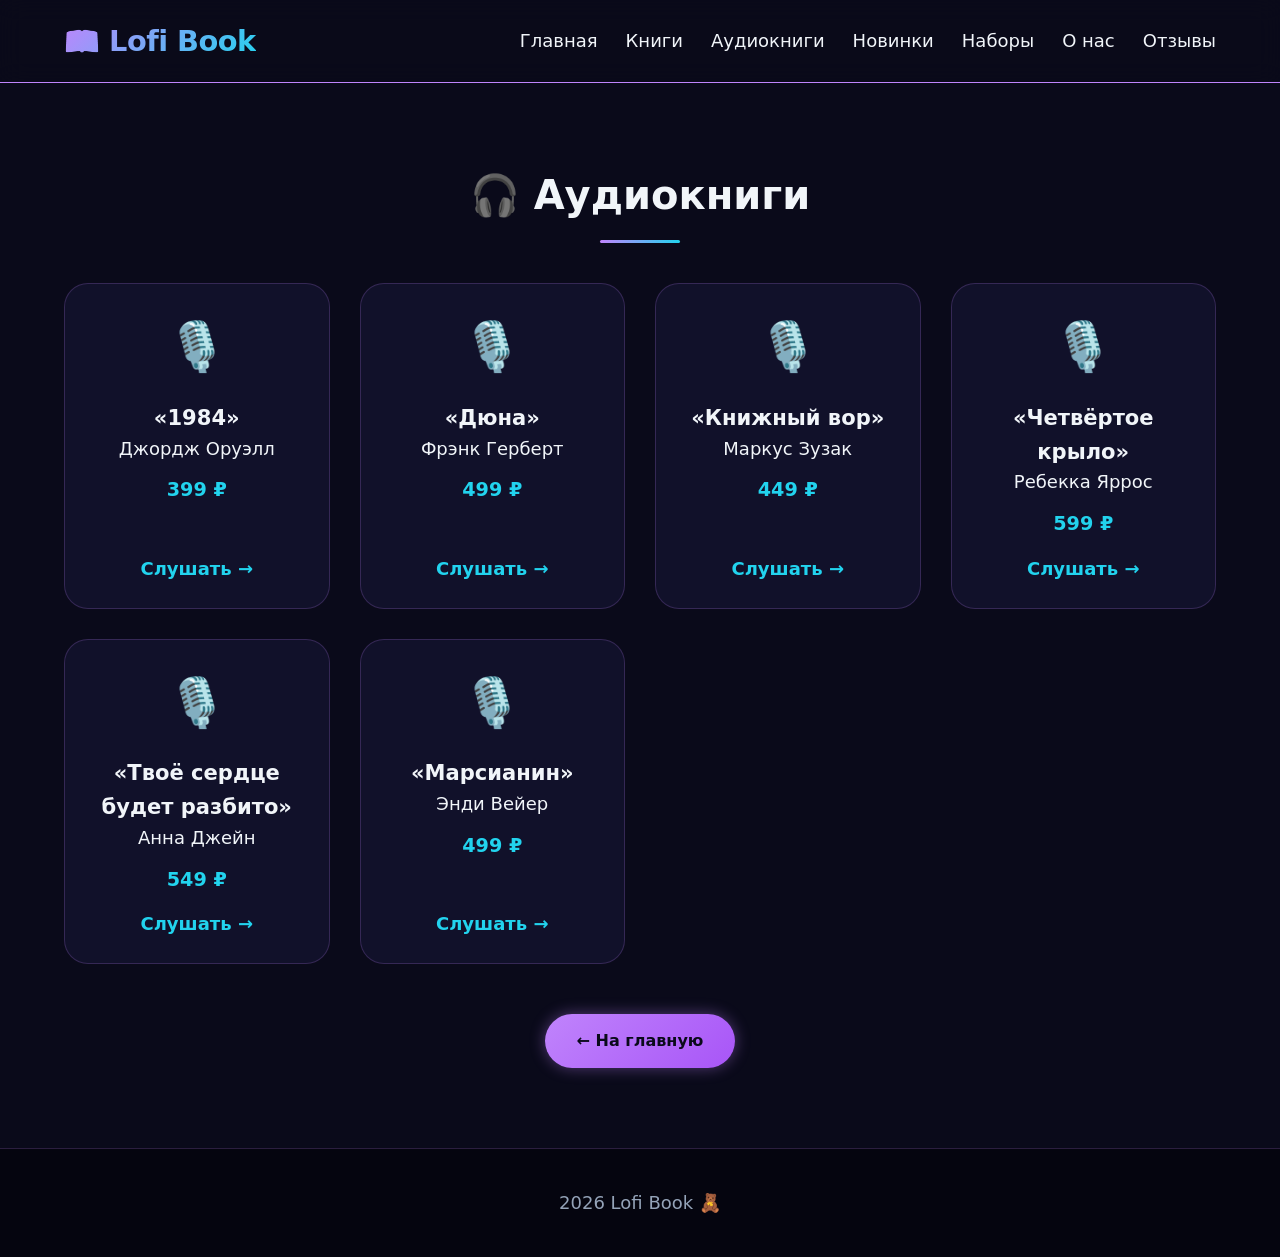
==== audiobooks.html @ 559cf568 "init: lofi book website - full source" ====
<!DOCTYPE html>
<html lang="ru">
<head>
    <meta charset="UTF-8">
    <meta name="viewport" content="width=device-width, initial-scale=1.0">
    <title>Аудиокниги — Lofi Book</title>
    <link rel="stylesheet" href="style.css">
</head>
<body>

    <header class="header">
        <div class="container header__container">
            <div class="logo">📖 Lofi Book</div>
            <nav class="nav">
                <a href="index.html" class="nav__link">Главная</a>
                <a href="books.html" class="nav__link">Книги</a>
                <a href="audiobooks.html" class="nav__link">Аудиокниги</a>
                <a href="new.html" class="nav__link">Новинки</a>
                <a href="sets.html" class="nav__link">Наборы</a>
                <a href="about.html" class="nav__link">О нас</a>
                <a href="reviews.html" class="nav__link">Отзывы</a>
            </nav>
        </div>
    </header>

    <main class="catalog">
        <div class="container">
            <h1 class="section-title">🎧 Аудиокниги</h1>
            <div class="catalog__grid">
                
                <div class="catalog__card">
                    <div class="catalog__icon">🎙️</div>
                    <h3>«1984»</h3>
                    <p>Джордж Оруэлл</p>
                    <span class="price">399 ₽</span>
                    <a href="#" class="card__link">Слушать →</a>
                </div>

                <div class="catalog__card">
                    <div class="catalog__icon">🎙️</div>
                    <h3>«Дюна»</h3>
                    <p>Фрэнк Герберт</p>
                    <span class="price">499 ₽</span>
                    <a href="#" class="card__link">Слушать →</a>
                </div>

                <div class="catalog__card">
                    <div class="catalog__icon">🎙️</div>
                    <h3>«Книжный вор»</h3>
                    <p>Маркус Зузак</p>
                    <span class="price">449 ₽</span>
                    <a href="#" class="card__link">Слушать →</a>
                </div>

                <div class="catalog__card">
                    <div class="catalog__icon">🎙️</div>
                    <h3>«Четвёртое крыло»</h3>
                    <p>Ребекка Яррос</p>
                    <span class="price">599 ₽</span>
                    <a href="#" class="card__link">Слушать →</a>
                </div>

                <div class="catalog__card">
                    <div class="catalog__icon">🎙️</div>
                    <h3>«Твоё сердце будет разбито»</h3>
                    <p>Анна Джейн</p>
                    <span class="price">549 ₽</span>
                    <a href="#" class="card__link">Слушать →</a>
                </div>

                <div class="catalog__card">
                    <div class="catalog__icon">🎙️</div>
                    <h3>«Марсианин»</h3>
                    <p>Энди Вейер</p>
                    <span class="price">499 ₽</span>
                    <a href="#" class="card__link">Слушать →</a>
                </div>

            </div>
            <a href="index.html" class="btn btn--primary back-btn">← На главную</a>
        </div>
    </main>

    <footer class="footer">
        <div class="container"> 2026 Lofi Book 🧸</div>
    </footer>

    <script src="menu.js"></script>

</body>
</html>
---- style.css ----
/* ===== CSS ПЕРЕМЕННЫЕ ===== */
:root {
    --bg-dark: #0a0a1a;
    --bg-card: #11112a;
    --neon-purple: #c084fc;
    --neon-cyan: #22d3ee;
    --neon-pink: #f0abfc;
    --text-light: #f1f5f9;
    --text-dim: #94a3b8;
    --glow: 0 0 10px rgba(192, 132, 252, 0.5);
    --transition: all 0.3s ease;
}

* {
    margin: 0;
    padding: 0;
    box-sizing: border-box;
}

body {
    font-family: 'Inter', system-ui, -apple-system, 'Segoe UI', sans-serif;
    background: var(--bg-dark);
    color: var(--text-light);
    line-height: 1.6;
    font-size: 18px;
}

.container {
    max-width: 1200px;
    margin: 0 auto;
    padding: 0 24px;
}

/* ===== HEADER (sticky) ===== */
.header {
    position: sticky;
    top: 0;
    background: rgba(10, 10, 26, 0.9);
    backdrop-filter: blur(12px);
    border-bottom: 1px solid var(--neon-purple);
    z-index: 100;
    padding: 18px 0;
}

.header__container {
    display: flex;
    justify-content: space-between;
    align-items: center;
    flex-wrap: wrap;
    gap: 20px;
}

.logo {
    font-size: 1.8rem;
    font-weight: 800;
    background: linear-gradient(135deg, var(--neon-purple), var(--neon-cyan));
    -webkit-background-clip: text;
    background-clip: text;
    color: transparent;
    letter-spacing: -0.5px;
}

.nav {
    display: flex;
    gap: 28px;
    flex-wrap: wrap;
}

.nav__link {
    text-decoration: none;
    color: var(--text-light);
    font-weight: 500;
    transition: var(--transition);
    position: relative;
}

.nav__link::after {
    content: '';
    position: absolute;
    bottom: -6px;
    left: 0;
    width: 0;
    height: 2px;
    background: var(--neon-purple);
    transition: width 0.3s ease;
    box-shadow: var(--glow);
}

.nav__link:hover::after {
    width: 100%;
}

.nav__link:hover {
    color: var(--neon-purple);
}

.burger-btn {
    display: none;
    width: 44px;
    height: 44px;
    border: 1px solid rgba(192, 132, 252, 0.5);
    border-radius: 12px;
    background: rgba(17, 17, 42, 0.9);
    cursor: pointer;
    padding: 10px 8px;
    align-items: center;
    justify-content: center;
    flex-direction: column;
    gap: 5px;
}

.burger-btn span {
    width: 24px;
    height: 2px;
    background: var(--text-light);
    border-radius: 2px;
    transition: var(--transition);
}

.burger-btn--active span:nth-child(1) {
    transform: translateY(7px) rotate(45deg);
}

.burger-btn--active span:nth-child(2) {
    opacity: 0;
}

.burger-btn--active span:nth-child(3) {
    transform: translateY(-7px) rotate(-45deg);
}

/* ===== HERO ===== */
.hero {
    padding: 100px 0;
    background: radial-gradient(circle at 10% 20%, #1a1a3a, var(--bg-dark));
}

.hero__container {
    display: flex;
    align-items: center;
    gap: 60px;
    flex-wrap: wrap;
}

.hero__content {
    flex: 1;
}

.hero__badge {
    display: inline-block;
    color: var(--neon-cyan);
    letter-spacing: 2px;
    font-size: 0.85rem;
    margin-bottom: 20px;
}

.hero__title {
    font-size: 3.8rem;
    line-height: 1.2;
    margin-bottom: 24px;
}

.accent {
    color: var(--neon-purple);
    text-shadow: 0 0 8px rgba(192, 132, 252, 0.5);
}

.hero__desc {
    font-size: 1.2rem;
    color: var(--text-dim);
    margin-bottom: 36px;
}

.btn {
    display: inline-block;
    padding: 14px 32px;
    text-decoration: none;
    font-weight: 600;
    border-radius: 40px;
    transition: var(--transition);
    font-size: 1rem;
    cursor: pointer;
    border: none;
}

.btn--primary {
    background: linear-gradient(135deg, var(--neon-purple), #a855f7);
    color: var(--bg-dark);
    box-shadow: 0 0 15px rgba(192, 132, 252, 0.4);
}

.btn--primary:hover {
    transform: translateY(-3px);
    box-shadow: 0 0 25px rgba(192, 132, 252, 0.7);
}

/* ===== КНИГА + ЧАШКА ЧАЯ ===== */
.hero__image {
    flex: 1;
    display: flex;
    justify-content: center;
    align-items: center;
}

.book-tea {
    position: relative;
    width: 300px;
    height: 280px;
    margin-top: -30px;
}

/* Книга */
.book {
    position: absolute;
    bottom: 0;
    left: 10px;
    width: 150px;
    height: 120px;
    background: linear-gradient(145deg, #2d2d5a, #1a1a3a);
    border-radius: 4px 12px 12px 4px;
    box-shadow: 0 10px 20px rgba(0,0,0,0.4), 0 0 15px rgba(192,132,252,0.3);
    transform: rotate(-3deg);
    z-index: 2;
}

.book::before {
    content: '';
    position: absolute;
    top: 0;
    left: 12px;
    width: 5px;
    height: 100%;
    background: linear-gradient(to bottom, var(--neon-purple), var(--neon-cyan));
    border-radius: 2px;
    opacity: 0.8;
}

.book::after {
    content: '';
    position: absolute;
    top: 18px;
    left: 28px;
    width: 65%;
    height: 4px;
    background: var(--neon-purple);
    border-radius: 2px;
    box-shadow: 0 20px 0 var(--neon-purple), 0 40px 0 var(--neon-purple);
    opacity: 0.5;
}

/* Чашка чая */
.cup {
    position: absolute;
    bottom: 0;
    right: 10px;
    width: 120px;
    height: 90px;
    background: linear-gradient(145deg, #1e1e3a, #0f0f25);
    border-radius: 0 0 20px 20px;
    box-shadow: 0 10px 15px rgba(0,0,0,0.3);
    z-index: 1;
}

.cup::before {
    content: '';
    position: absolute;
    top: -10px;
    left: 10px;
    width: 100px;
    height: 24px;
    background: #2d2d5a;
    border-radius: 30px 30px 0 0;
    box-shadow: inset 0 2px 5px rgba(0,0,0,0.2);
}

.cup::after {
    content: '';
    position: absolute;
    right: -22px;
    top: 22px;
    width: 24px;
    height: 40px;
    border: 3px solid var(--neon-purple);
    border-left: none;
    border-radius: 0 15px 15px 0;
    opacity: 0.7;
}

/* Пар */
.steam {
    position: absolute;
    top: -40px;
    left: 35px;
    width: 8px;
    height: 50px;
    background: rgba(192, 132, 252, 0.5);
    border-radius: 10px;
    animation: steamFloat 2.5s infinite ease-in-out;
}

.steam::before {
    content: '';
    position: absolute;
    top: -20px;
    left: 22px;
    width: 8px;
    height: 45px;
    background: rgba(34, 211, 238, 0.5);
    border-radius: 10px;
    animation: steamFloat 3s infinite ease-in-out 0.5s;
}

.steam::after {
    content: '';
    position: absolute;
    top: -10px;
    left: -18px;
    width: 7px;
    height: 40px;
    background: rgba(192, 132, 252, 0.4);
    border-radius: 10px;
    animation: steamFloat 2.8s infinite ease-in-out 1s;
}

@keyframes steamFloat {
    0% {
        transform: translateY(0) scale(1);
        opacity: 0.6;
    }
    100% {
        transform: translateY(-70px) scale(1.8);
        opacity: 0;
    }
}

/* ===== SECTION TITLE ===== */
.section-title {
    font-size: 2.5rem;
    text-align: center;
    margin-bottom: 56px;
    position: relative;
}

.section-title::after {
    content: '';
    position: absolute;
    bottom: -16px;
    left: 50%;
    transform: translateX(-50%);
    width: 80px;
    height: 3px;
    background: linear-gradient(90deg, var(--neon-purple), var(--neon-cyan));
    border-radius: 2px;
}

.section-subtitle {
    text-align: center;
    color: var(--text-dim);
    font-size: 1.1rem;
    margin-top: -35px;
    margin-bottom: 50px;
    max-width: 650px;
    margin-left: auto;
    margin-right: auto;
}

/* ===== ABOUT (GRID) ===== */
.about {
    padding: 80px 0;
}

.about__grid {
    display: grid;
    grid-template-columns: repeat(auto-fit, minmax(250px, 1fr));
    gap: 30px;
}

.about__card {
    background: var(--bg-card);
    padding: 32px 24px;
    border-radius: 24px;
    text-align: center;
    transition: var(--transition);
    border: 1px solid rgba(192, 132, 252, 0.2);
}

.about__card:hover {
    transform: translateY(-8px);
    border-color: var(--neon-purple);
    box-shadow: 0 0 20px rgba(192, 132, 252, 0.2);
}

.about__icon {
    font-size: 2.5rem;
    margin-bottom: 16px;
}

.card__link {
    display: inline-block;
    margin-top: 16px;
    color: var(--neon-cyan);
    text-decoration: none;
    font-weight: 600;
    transition: var(--transition);
}

.card__link:hover {
    color: var(--neon-purple);
    text-shadow: 0 0 5px var(--neon-purple);
}

/* ===== FEATURES (FLEX) ===== */
.features {
    padding: 80px 0;
    background: var(--bg-card);
}

.features__flex {
    display: flex;
    justify-content: space-between;
    gap: 24px;
    flex-wrap: wrap;
}

.feature {
    flex: 1;
    text-align: center;
    padding: 28px;
    background: rgba(192, 132, 252, 0.1);
    border-radius: 20px;
    transition: var(--transition);
    min-width: 180px;
}

.feature:hover {
    background: rgba(192, 132, 252, 0.2);
    transform: scale(1.02);
}

.feature span:first-child {
    font-size: 2rem;
    display: block;
    margin-bottom: 12px;
}

.price {
    display: inline-block;
    margin-top: 12px;
    font-weight: 700;
    color: var(--neon-cyan);
    font-size: 1.2rem;
}

/* ===== MOOD (GRID) ===== */
.mood {
    padding: 80px 0;
}

.mood__grid {
    display: grid;
    grid-template-columns: repeat(auto-fit, minmax(180px, 1fr));
    gap: 24px;
}

.mood__card {
    background: var(--bg-card);
    padding: 28px 20px;
    border-radius: 24px;
    text-align: center;
    transition: var(--transition);
    cursor: pointer;
    border: 1px solid rgba(34, 211, 238, 0.2);
}

.mood__card:hover {
    border-color: var(--neon-cyan);
    box-shadow: 0 0 20px rgba(34, 211, 238, 0.2);
    transform: translateY(-5px);
}

.mood__card span {
    font-size: 2.5rem;
    display: block;
    margin-bottom: 12px;
}

.mood__card p {
    font-size: 0.9rem;
    color: var(--text-dim);
    margin-top: 12px;
}

/* ===== ФОРМА ===== */
.form-section {
    padding: 80px 0;
    background: var(--bg-card);
}

.form__wrapper {
    display: flex;
    gap: 48px;
    flex-wrap: wrap;
}

.subscribe__form {
    flex: 2;
    background: rgba(10, 10, 26, 0.8);
    padding: 40px;
    border-radius: 32px;
    border: 1px solid rgba(192, 132, 252, 0.3);
}

.form-group {
    margin-bottom: 24px;
}

.form-group label {
    display: block;
    font-weight: 600;
    margin-bottom: 10px;
    color: var(--neon-purple);
}

.form-group input {
    width: 100%;
    padding: 14px 18px;
    background: #1a1a3a;
    border: 1px solid #2d2d5a;
    border-radius: 20px;
    color: var(--text-light);
    font-size: 1rem;
    transition: var(--transition);
}

.form-group input:focus {
    outline: none;
    border-color: var(--neon-purple);
    box-shadow: 0 0 10px rgba(192, 132, 252, 0.3);
}

.form-group input:valid:not(:placeholder-shown) {
    border-color: var(--neon-cyan);
}

.btn--submit {
    background: linear-gradient(135deg, var(--neon-purple), #a855f7);
    color: var(--bg-dark);
    width: 100%;
    padding: 14px;
    border-radius: 40px;
    font-weight: 700;
    font-size: 1rem;
    cursor: pointer;
    border: none;
    transition: var(--transition);
}

.btn--submit:hover {
    transform: translateY(-2px);
    box-shadow: 0 0 20px rgba(192, 132, 252, 0.5);
}

.form-note {
    text-align: center;
    margin-top: 20px;
    font-size: 0.85rem;
    color: var(--text-dim);
}

.form__info {
    flex: 1;
    background: rgba(34, 211, 238, 0.1);
    padding: 40px;
    border-radius: 32px;
    border: 1px solid rgba(34, 211, 238, 0.3);
    font-size: 1.1rem;
}

.form__info h3 {
    font-size: 1.8rem;
    margin-bottom: 20px;
}

.form__info p {
    font-size: 1.05rem;
    margin-bottom: 20px;
}

.form__info ul {
    list-style: none;
    margin-top: 20px;
}

.form__info li {
    margin: 12px 0;
    font-size: 1rem;
}

/* ===== ФУТЕР ===== */
.footer {
    background: #05050f;
    padding: 40px 0;
    text-align: center;
    border-top: 1px solid rgba(192, 132, 252, 0.2);
    color: var(--text-dim);
}

.footer__container {
    display: flex;
    flex-direction: column;
    gap: 20px;
}

.footer__contacts {
    display: flex;
    justify-content: center;
    gap: 40px;
    flex-wrap: wrap;
    margin-top: 10px;
    font-size: 0.9rem;
}

.footer__contacts a {
    color: var(--neon-cyan);
    text-decoration: none;
    transition: var(--transition);
}

.footer__contacts a:hover {
    color: var(--neon-purple);
    text-shadow: 0 0 5px var(--neon-purple);
}

/* ===== КАТАЛОГ (ДЛЯ ДОП. СТРАНИЦ) ===== */
.catalog {
    padding: 80px 0;
    min-height: 60vh;
}

.catalog__grid {
    display: grid;
    grid-template-columns: repeat(auto-fit, minmax(250px, 1fr));
    gap: 30px;
    margin-bottom: 50px;
}

.catalog__card {
    background: var(--bg-card);
    padding: 24px;
    border-radius: 24px;
    text-align: center;
    transition: var(--transition);
    border: 1px solid rgba(192, 132, 252, 0.2);
    display: flex;
    flex-direction: column;
    align-items: center;
    height: 100%;
}

.catalog__card:hover {
    transform: translateY(-8px);
    border-color: var(--neon-purple);
    box-shadow: 0 0 20px rgba(192, 132, 252, 0.2);
}

.catalog__image {
    height: 220px;
    display: flex;
    align-items: center;
    justify-content: center;
    margin-bottom: 16px;
    overflow: hidden;
    border-radius: 16px;
}

.catalog__image img {
    height: 100%;
    width: auto;
    max-width: 100%;
    object-fit: contain;
    border-radius: 12px;
    transition: var(--transition);
}

.catalog__card:hover .catalog__image img {
    transform: scale(1.03);
    box-shadow: 0 0 15px rgba(192, 132, 252, 0.4);
}

.catalog__icon {
    font-size: 3rem;
    margin-bottom: 16px;
}

.old-price {
    text-decoration: line-through;
    font-size: 0.85rem;
    color: var(--text-dim);
    margin-right: 10px;
}

.catalog__card .card__link {
    margin-top: auto;
    padding-top: 15px;
}

.catalog__card .add-to-cart {
    margin-top: auto;
}

.back-btn {
    display: block;
    width: fit-content;
    margin: 0 auto;
}

/* ===== СТРАНИЦА "О НАС" ===== */
.about-page {
    padding: 80px 0;
}

.about-page__content {
    display: flex;
    gap: 50px;
    flex-wrap: wrap;
    margin-bottom: 50px;
}

.about-page__text {
    flex: 2;
}

.about-page__text h2 {
    font-size: 2rem;
    color: var(--neon-purple);
    margin-bottom: 20px;
}

.about-page__text h3 {
    font-size: 1.5rem;
    margin: 30px 0 15px 0;
    color: var(--neon-cyan);
}

.about-page__text p {
    margin-bottom: 15px;
    color: var(--text-dim);
}

.about-page__text ul {
    list-style: none;
    padding-left: 0;
}

.about-page__text li {
    margin: 12px 0;
    color: var(--text-dim);
}

.about-page__mood {
    flex: 1;
    display: flex;
    flex-direction: column;
    gap: 30px;
}

.mood-card {
    background: var(--bg-card);
    padding: 30px;
    border-radius: 24px;
    text-align: center;
    border: 1px solid rgba(192, 132, 252, 0.3);
    transition: var(--transition);
}

.mood-card:hover {
    transform: translateY(-5px);
    border-color: var(--neon-purple);
    box-shadow: 0 0 20px rgba(192, 132, 252, 0.2);
}

.mood-card span {
    font-size: 2.5rem;
    display: block;
    margin-bottom: 15px;
}

.mood-card p {
    font-size: 1.1rem;
    font-style: italic;
    margin-bottom: 15px;
}

.mood-card em {
    color: var(--neon-cyan);
    font-size: 0.9rem;
}

/* ===== СТРАНИЦА ОТЗЫВОВ ===== */
.reviews-page {
    padding: 60px 0;
}

.reviews__action {
    display: flex;
    gap: 40px;
    flex-wrap: wrap;
    margin-bottom: 60px;
    padding: 30px;
    background: rgba(192, 132, 252, 0.05);
    border-radius: 32px;
    border: 1px solid rgba(192, 132, 252, 0.2);
}

.review__form-block {
    flex: 2;
}

.review__form-block h3 {
    font-size: 1.5rem;
    margin-bottom: 20px;
    color: var(--neon-purple);
}

.review__form-block .form-group {
    margin-bottom: 16px;
}

.review__form-block input,
.review__form-block textarea,
.review__form-block select {
    width: 100%;
    padding: 12px 16px;
    background: #1a1a3a;
    border: 1px solid #2d2d5a;
    border-radius: 16px;
    color: var(--text-light);
    font-size: 1rem;
}

.review__form-block input:focus,
.review__form-block textarea:focus,
.review__form-block select:focus {
    outline: none;
    border-color: var(--neon-purple);
    box-shadow: 0 0 10px rgba(192, 132, 252, 0.3);
}

.review__why {
    flex: 1;
    background: rgba(34, 211, 238, 0.05);
    padding: 24px;
    border-radius: 24px;
    border: 1px solid rgba(34, 211, 238, 0.2);
}

.review__why h3 {
    font-size: 1.3rem;
    margin-bottom: 16px;
    color: var(--neon-cyan);
}

.review__why ul {
    list-style: none;
    padding: 0;
}

.review__why li {
    margin: 12px 0;
    color: var(--text-dim);
}

.review__why-quote {
    margin-top: 24px;
    padding-top: 16px;
    border-top: 1px solid rgba(192, 132, 252, 0.3);
    font-style: italic;
}

.review__why-quote p {
    color: var(--neon-purple);
}

.review__why-quote em {
    font-size: 0.85rem;
    color: var(--text-dim);
}

.reviews__list h2 {
    font-size: 1.8rem;
    margin-bottom: 30px;
    text-align: center;
}

.reviews__grid {
    display: grid;
    grid-template-columns: repeat(auto-fit, minmax(300px, 1fr));
    gap: 30px;
    margin-top: 20px;
}

.review__card {
    background: var(--bg-card);
    padding: 24px;
    border-radius: 24px;
    transition: var(--transition);
    border: 1px solid rgba(192, 132, 252, 0.2);
}

.review__card:hover {
    transform: translateY(-5px);
    border-color: var(--neon-purple);
    box-shadow: 0 0 20px rgba(192, 132, 252, 0.1);
}

.review__avatar {
    font-size: 2.5rem;
    margin-bottom: 10px;
}

.review__stars {
    margin-bottom: 12px;
    font-size: 0.9rem;
}

.review__text {
    font-size: 0.95rem;
    font-style: italic;
    color: var(--text-dim);
    margin-bottom: 16px;
    line-height: 1.5;
}

.review__author {
    font-weight: 600;
    color: var(--neon-cyan);
    font-size: 0.85rem;
}

/* ===== СТРАНИЦА КОРЗИНЫ ===== */
.cart-page {
    padding: 80px 0;
    min-height: 60vh;
}

.cart__list {
    background: var(--bg-card);
    border-radius: 24px;
    padding: 20px;
    margin-bottom: 30px;
    border: 1px solid rgba(192, 132, 252, 0.2);
}

.cart__item {
    display: flex;
    justify-content: space-between;
    align-items: center;
    padding: 15px 0;
    border-bottom: 1px solid rgba(192, 132, 252, 0.1);
}

.cart__item:last-child {
    border-bottom: none;
}

.cart__item-info h3 {
    font-size: 1.1rem;
    margin-bottom: 5px;
}

.cart__item-info p {
    color: var(--text-dim);
    font-size: 0.9rem;
}

.cart__item-total {
    font-weight: 700;
    color: var(--neon-cyan);
}

.remove-item {
    background: none;
    border: none;
    font-size: 1.3rem;
    cursor: pointer;
    transition: var(--transition);
    color: var(--text-dim);
}

.remove-item:hover {
    color: #ff6b6b;
    transform: scale(1.1);
}

.cart__total {
    text-align: right;
    font-size: 1.5rem;
    font-weight: 800;
    color: var(--neon-purple);
    margin: 20px 0;
    padding-top: 20px;
    border-top: 1px solid rgba(192, 132, 252, 0.2);
}

.empty-cart {
    text-align: center;
    padding: 50px;
    color: var(--text-dim);
    font-size: 1.1rem;
}

#clear-cart-btn {
    background: none;
    border: 1px solid var(--neon-purple);
    color: var(--neon-purple);
    margin-left: 15px;
    padding: 10px 20px;
    border-radius: 30px;
    cursor: pointer;
    transition: var(--transition);
}

#clear-cart-btn:hover {
    background: rgba(192, 132, 252, 0.2);
}

.add-to-cart {
    background: linear-gradient(135deg, var(--neon-purple), #a855f7);
    color: var(--bg-dark);
    border: none;
    padding: 10px 20px;
    border-radius: 30px;
    font-weight: 600;
    cursor: pointer;
    transition: var(--transition);
    margin-top: 15px;
    width: 100%;
}

.add-to-cart:hover {
    transform: translateY(-2px);
    box-shadow: 0 0 15px rgba(192, 132, 252, 0.5);
}

/* ===== ПЛАВАЮЩАЯ КОРЗИНА ===== */
.floating-cart {
    position: fixed;
    bottom: 30px;
    right: 30px;
    z-index: 1000;
}

.cart-icon {
    display: flex;
    align-items: center;
    justify-content: center;
    width: 60px;
    height: 60px;
    background: linear-gradient(135deg, var(--neon-purple), #a855f7);
    border-radius: 50%;
    box-shadow: 0 4px 15px rgba(192, 132, 252, 0.4);
    text-decoration: none;
    font-size: 1.8rem;
    transition: var(--transition);
    position: relative;
}

.cart-icon:hover {
    transform: scale(1.1);
    box-shadow: 0 0 20px rgba(192, 132, 252, 0.8);
    background: linear-gradient(135deg, #d19cff, #b86ef7);
}

.cart-count {
    position: absolute;
    top: -5px;
    right: -5px;
    background: var(--neon-cyan);
    color: var(--bg-dark);
    font-size: 0.7rem;
    font-weight: bold;
    width: 22px;
    height: 22px;
    border-radius: 50%;
    display: flex;
    align-items: center;
    justify-content: center;
    box-shadow: 0 0 5px rgba(34, 211, 238, 0.5);
}

.cart-notification {
    position: fixed;
    right: 24px;
    bottom: 100px;
    max-width: min(92vw, 380px);
    background: rgba(10, 10, 26, 0.96);
    color: var(--text-light);
    border: 1px solid rgba(192, 132, 252, 0.45);
    border-radius: 14px;
    box-shadow: 0 10px 28px rgba(0, 0, 0, 0.35), 0 0 18px rgba(192, 132, 252, 0.28);
    padding: 12px 14px;
    font-size: 0.92rem;
    line-height: 1.35;
    opacity: 0;
    transform: translateY(10px);
    pointer-events: none;
    transition: opacity 0.25s ease, transform 0.25s ease;
    z-index: 1100;
}

.cart-notification--show {
    opacity: 1;
    transform: translateY(0);
}

.add-confirm-overlay {
    position: fixed;
    inset: 0;
    background: rgba(5, 5, 15, 0.65);
    backdrop-filter: blur(3px);
    display: flex;
    align-items: center;
    justify-content: center;
    padding: 16px;
    opacity: 0;
    pointer-events: none;
    transition: opacity 0.2s ease;
    z-index: 1200;
}

.add-confirm-overlay--show {
    opacity: 1;
    pointer-events: auto;
}

.add-confirm-dialog {
    width: min(92vw, 420px);
    background: linear-gradient(160deg, rgba(17, 17, 42, 0.98), rgba(10, 10, 26, 0.98));
    border: 1px solid rgba(192, 132, 252, 0.45);
    border-radius: 18px;
    box-shadow: 0 20px 40px rgba(0, 0, 0, 0.4), 0 0 24px rgba(192, 132, 252, 0.25);
    padding: 20px;
}

.add-confirm-dialog h3 {
    margin: 0 0 8px;
    font-size: 1.2rem;
}

.add-confirm-dialog p {
    margin: 0;
    color: var(--text-dim);
}

.add-confirm-actions {
    display: flex;
    justify-content: flex-end;
    gap: 10px;
    margin-top: 16px;
}

.add-confirm-btn {
    border: none;
    border-radius: 999px;
    padding: 9px 16px;
    font-weight: 600;
    cursor: pointer;
    transition: var(--transition);
}

.add-confirm-btn--ghost {
    background: transparent;
    color: var(--text-light);
    border: 1px solid rgba(192, 132, 252, 0.4);
}

.add-confirm-btn--ghost:hover {
    background: rgba(192, 132, 252, 0.12);
}

.add-confirm-btn--primary {
    background: linear-gradient(135deg, var(--neon-purple), #a855f7);
    color: var(--bg-dark);
}

.add-confirm-btn--primary:hover {
    transform: translateY(-1px);
    box-shadow: 0 0 14px rgba(192, 132, 252, 0.5);
}

/* ===== АДАПТИВ (2 брейкпоинта) ===== */
@media (max-width: 768px) {
    .hero__title {
        font-size: 2.5rem;
    }
    .header__container {
        position: relative;
        flex-wrap: nowrap;
        align-items: center;
        justify-content: space-between;
    }
    .nav {
        display: none;
        position: absolute;
        top: calc(100% + 10px);
        left: 0;
        width: 100%;
        background: rgba(10, 10, 26, 0.98);
        border: 1px solid rgba(192, 132, 252, 0.4);
        border-radius: 16px;
        padding: 12px;
        flex-direction: column;
        gap: 6px;
        z-index: 120;
    }
    .nav.nav--open {
        display: flex;
    }
    .nav__link {
        display: block;
        padding: 10px 12px;
        border-radius: 10px;
    }
    .nav__link:hover {
        background: rgba(192, 132, 252, 0.15);
    }
    .burger-btn {
        display: inline-flex;
    }
    .about__grid {
        grid-template-columns: 1fr;
    }
    .features__flex {
        flex-direction: column;
    }
    .form__wrapper {
        flex-direction: column;
    }
    .book-tea {
        transform: scale(0.8);
        margin-top: 0;
    }
    .footer__contacts {
        flex-direction: column;
        gap: 12px;
    }
    .floating-cart {
        bottom: 20px;
        right: 20px;
    }
    .cart-icon {
        width: 50px;
        height: 50px;
        font-size: 1.5rem;
    }
    .cart-count {
        width: 18px;
        height: 18px;
        font-size: 0.6rem;
        top: -3px;
        right: -3px;
    }
    .cart-notification {
        right: 14px;
        bottom: 78px;
        max-width: calc(100vw - 28px);
        font-size: 0.86rem;
    }
}

@media (max-width: 480px) {
    .hero__title {
        font-size: 1.8rem;
    }
    .section-title {
        font-size: 1.8rem;
    }
    body {
        font-size: 16px;
    }
    .container {
        padding: 0 16px;
    }
    .book-tea {
        transform: scale(0.6);
        margin-top: 0;
    }
}
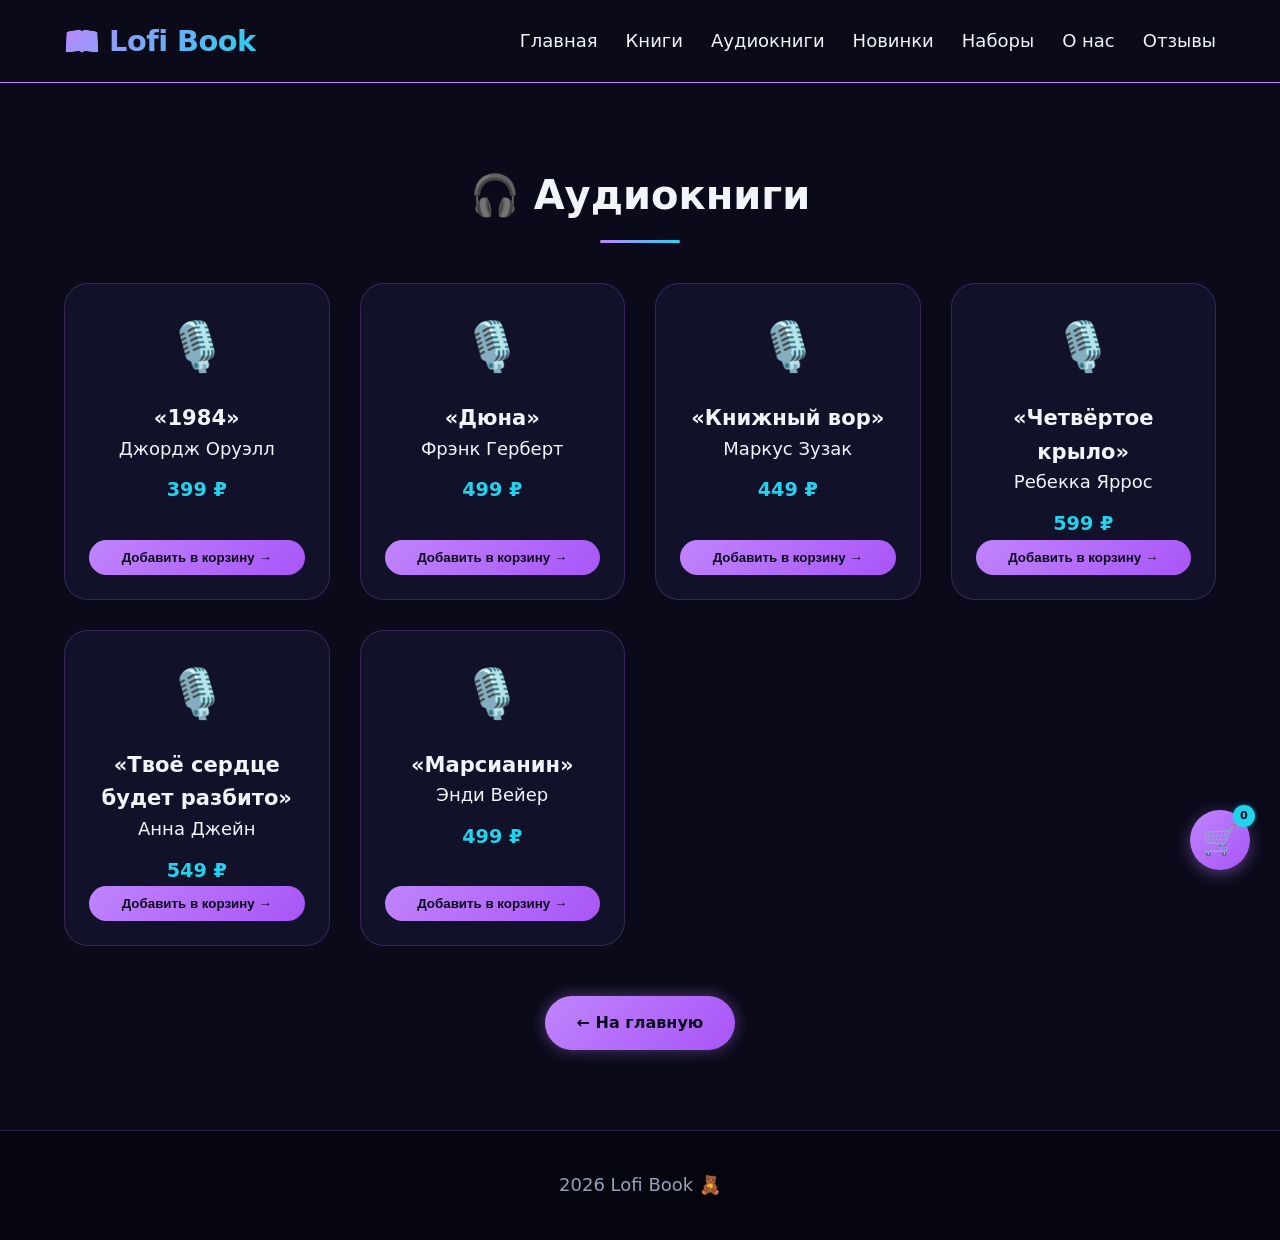
==== commit c6d7d030: "feat: audiobooks page add-to-cart actions instead of listen links" ====
--- a/audiobooks.html
+++ b/audiobooks.html
@@ -33,7 +33,7 @@
                     <h3>«1984»</h3>
                     <p>Джордж Оруэлл</p>
                     <span class="price">399 ₽</span>
-                    <a href="#" class="card__link">Слушать →</a>
+                    <button class="add-to-cart" data-name="Аудиокнига: 1984" data-price="399">Добавить в корзину →</button>
                 </div>
 
                 <div class="catalog__card">
@@ -41,7 +41,7 @@
                     <h3>«Дюна»</h3>
                     <p>Фрэнк Герберт</p>
                     <span class="price">499 ₽</span>
-                    <a href="#" class="card__link">Слушать →</a>
+                    <button class="add-to-cart" data-name="Аудиокнига: Дюна" data-price="499">Добавить в корзину →</button>
                 </div>
 
                 <div class="catalog__card">
@@ -49,7 +49,7 @@
                     <h3>«Книжный вор»</h3>
                     <p>Маркус Зузак</p>
                     <span class="price">449 ₽</span>
-                    <a href="#" class="card__link">Слушать →</a>
+                    <button class="add-to-cart" data-name="Аудиокнига: Книжный вор" data-price="449">Добавить в корзину →</button>
                 </div>
 
                 <div class="catalog__card">
@@ -57,7 +57,7 @@
                     <h3>«Четвёртое крыло»</h3>
                     <p>Ребекка Яррос</p>
                     <span class="price">599 ₽</span>
-                    <a href="#" class="card__link">Слушать →</a>
+                    <button class="add-to-cart" data-name="Аудиокнига: Четвёртое крыло" data-price="599">Добавить в корзину →</button>
                 </div>
 
                 <div class="catalog__card">
@@ -65,7 +65,7 @@
                     <h3>«Твоё сердце будет разбито»</h3>
                     <p>Анна Джейн</p>
                     <span class="price">549 ₽</span>
-                    <a href="#" class="card__link">Слушать →</a>
+                    <button class="add-to-cart" data-name="Аудиокнига: Твоё сердце будет разбито" data-price="549">Добавить в корзину →</button>
                 </div>
 
                 <div class="catalog__card">
@@ -73,7 +73,7 @@
                     <h3>«Марсианин»</h3>
                     <p>Энди Вейер</p>
                     <span class="price">499 ₽</span>
-                    <a href="#" class="card__link">Слушать →</a>
+                    <button class="add-to-cart" data-name="Аудиокнига: Марсианин" data-price="499">Добавить в корзину →</button>
                 </div>
 
             </div>
@@ -85,6 +85,14 @@
         <div class="container"> 2026 Lofi Book 🧸</div>
     </footer>
 
+    <div class="floating-cart" id="floatingCart">
+        <a href="cart.html" class="cart-icon">
+            🛒
+            <span class="cart-count" id="cartCount">0</span>
+        </a>
+    </div>
+
+    <script src="cart.js"></script>
     <script src="menu.js"></script>
 
 </body>
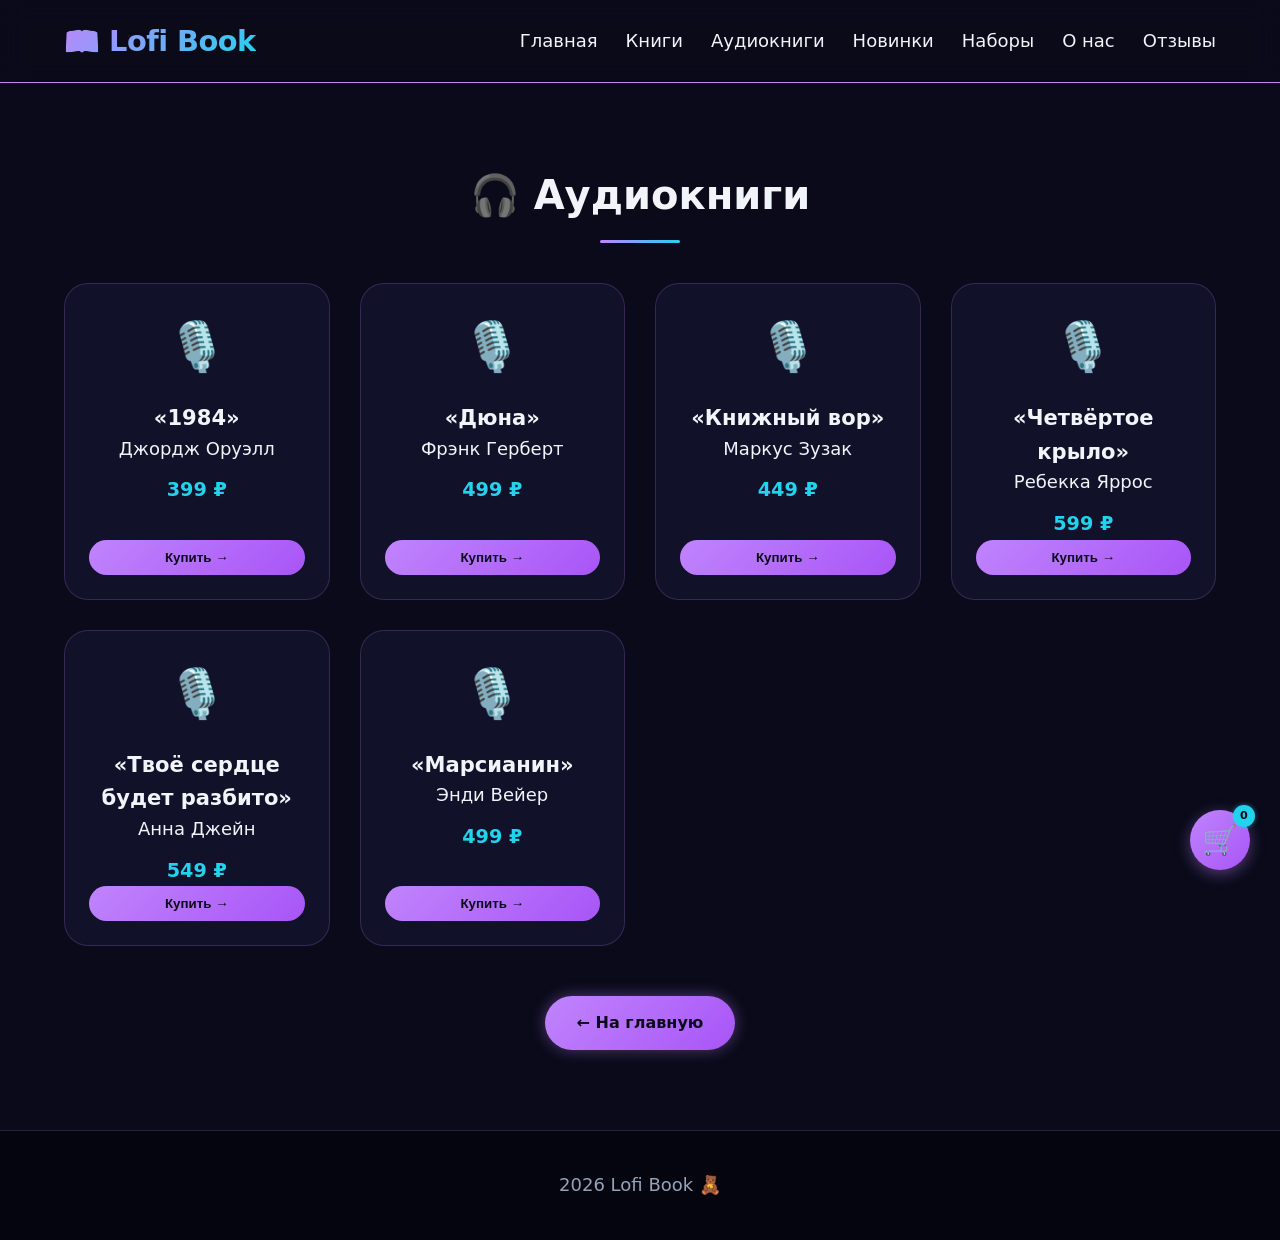
==== commit 2477a06d: "chore: align audiobooks CTA label to 'Купить'" ====
--- a/audiobooks.html
+++ b/audiobooks.html
@@ -33,7 +33,7 @@
                     <h3>«1984»</h3>
                     <p>Джордж Оруэлл</p>
                     <span class="price">399 ₽</span>
-                    <button class="add-to-cart" data-name="Аудиокнига: 1984" data-price="399">Добавить в корзину →</button>
+                    <button class="add-to-cart" data-name="Аудиокнига: 1984" data-price="399">Купить →</button>
                 </div>
 
                 <div class="catalog__card">
@@ -41,7 +41,7 @@
                     <h3>«Дюна»</h3>
                     <p>Фрэнк Герберт</p>
                     <span class="price">499 ₽</span>
-                    <button class="add-to-cart" data-name="Аудиокнига: Дюна" data-price="499">Добавить в корзину →</button>
+                    <button class="add-to-cart" data-name="Аудиокнига: Дюна" data-price="499">Купить →</button>
                 </div>
 
                 <div class="catalog__card">
@@ -49,7 +49,7 @@
                     <h3>«Книжный вор»</h3>
                     <p>Маркус Зузак</p>
                     <span class="price">449 ₽</span>
-                    <button class="add-to-cart" data-name="Аудиокнига: Книжный вор" data-price="449">Добавить в корзину →</button>
+                    <button class="add-to-cart" data-name="Аудиокнига: Книжный вор" data-price="449">Купить →</button>
                 </div>
 
                 <div class="catalog__card">
@@ -57,7 +57,7 @@
                     <h3>«Четвёртое крыло»</h3>
                     <p>Ребекка Яррос</p>
                     <span class="price">599 ₽</span>
-                    <button class="add-to-cart" data-name="Аудиокнига: Четвёртое крыло" data-price="599">Добавить в корзину →</button>
+                    <button class="add-to-cart" data-name="Аудиокнига: Четвёртое крыло" data-price="599">Купить →</button>
                 </div>
 
                 <div class="catalog__card">
@@ -65,7 +65,7 @@
                     <h3>«Твоё сердце будет разбито»</h3>
                     <p>Анна Джейн</p>
                     <span class="price">549 ₽</span>
-                    <button class="add-to-cart" data-name="Аудиокнига: Твоё сердце будет разбито" data-price="549">Добавить в корзину →</button>
+                    <button class="add-to-cart" data-name="Аудиокнига: Твоё сердце будет разбито" data-price="549">Купить →</button>
                 </div>
 
                 <div class="catalog__card">
@@ -73,7 +73,7 @@
                     <h3>«Марсианин»</h3>
                     <p>Энди Вейер</p>
                     <span class="price">499 ₽</span>
-                    <button class="add-to-cart" data-name="Аудиокнига: Марсианин" data-price="499">Добавить в корзину →</button>
+                    <button class="add-to-cart" data-name="Аудиокнига: Марсианин" data-price="499">Купить →</button>
                 </div>
 
             </div>
